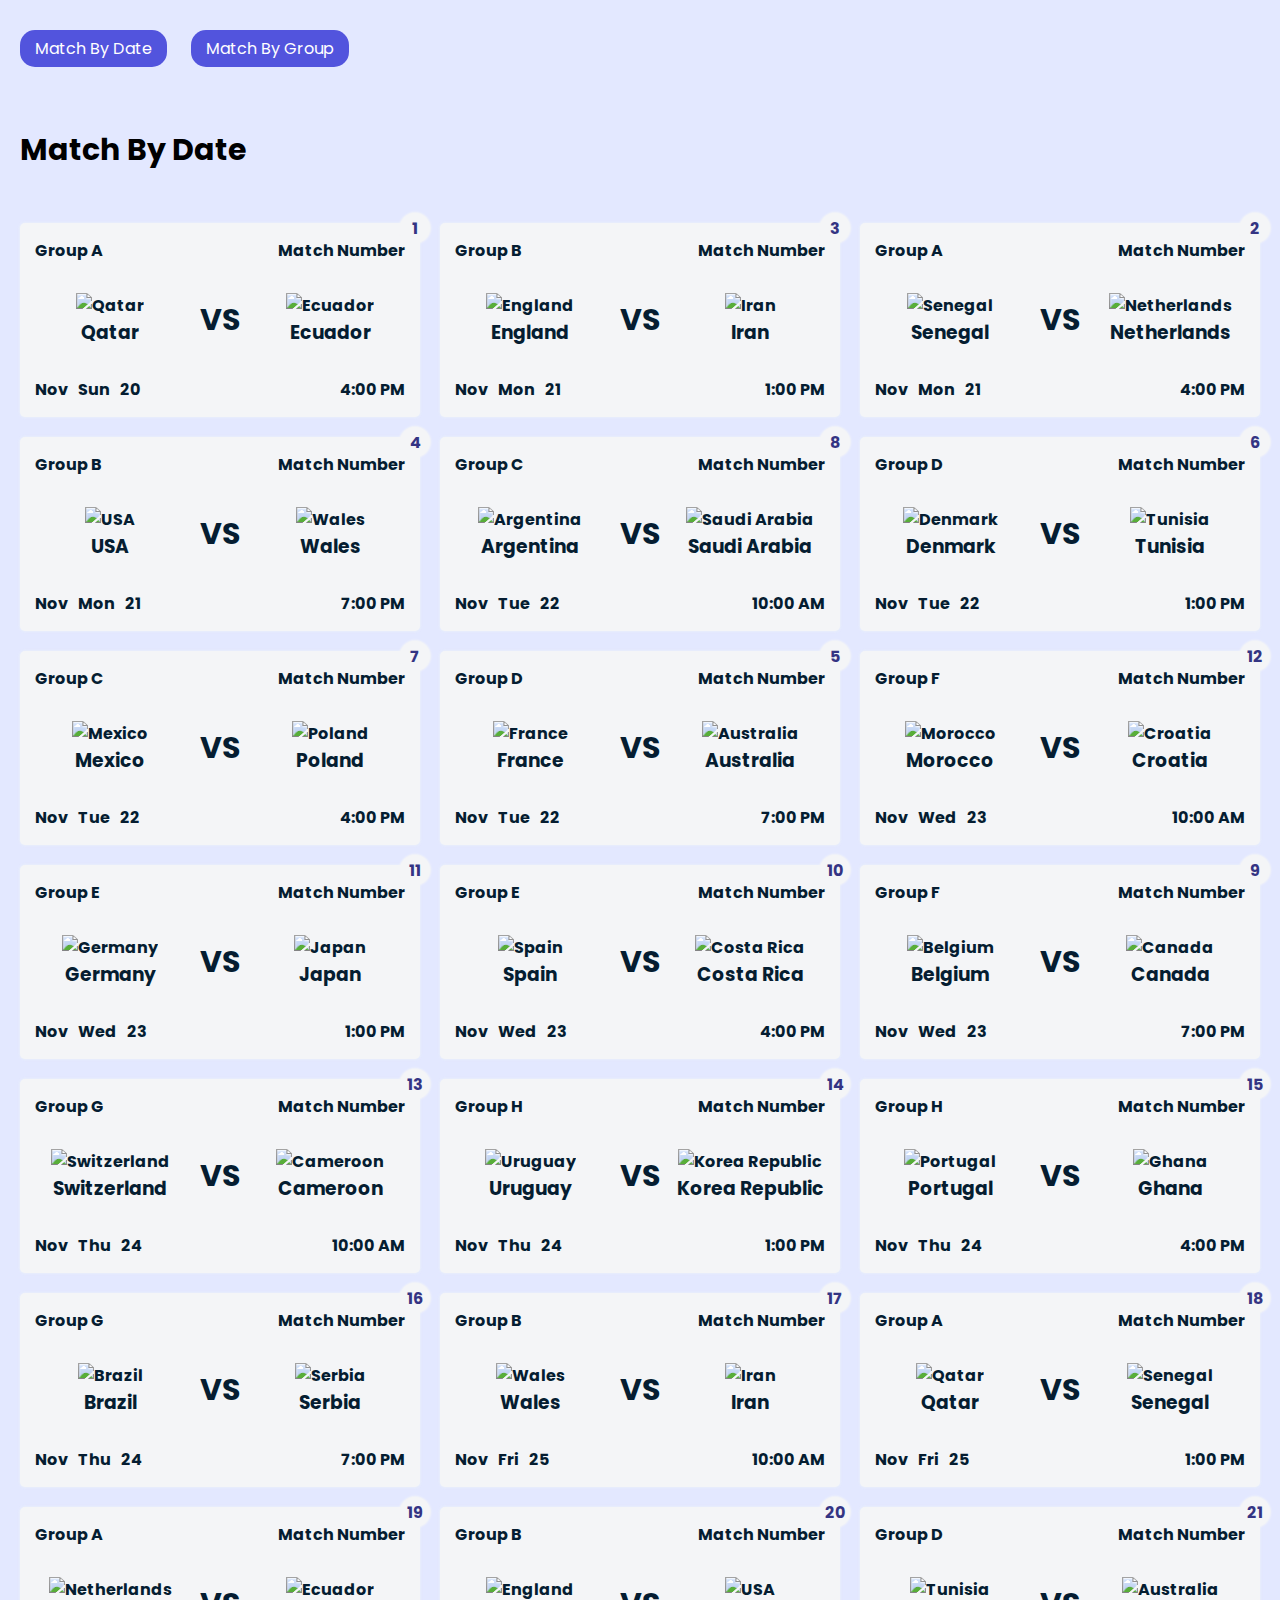
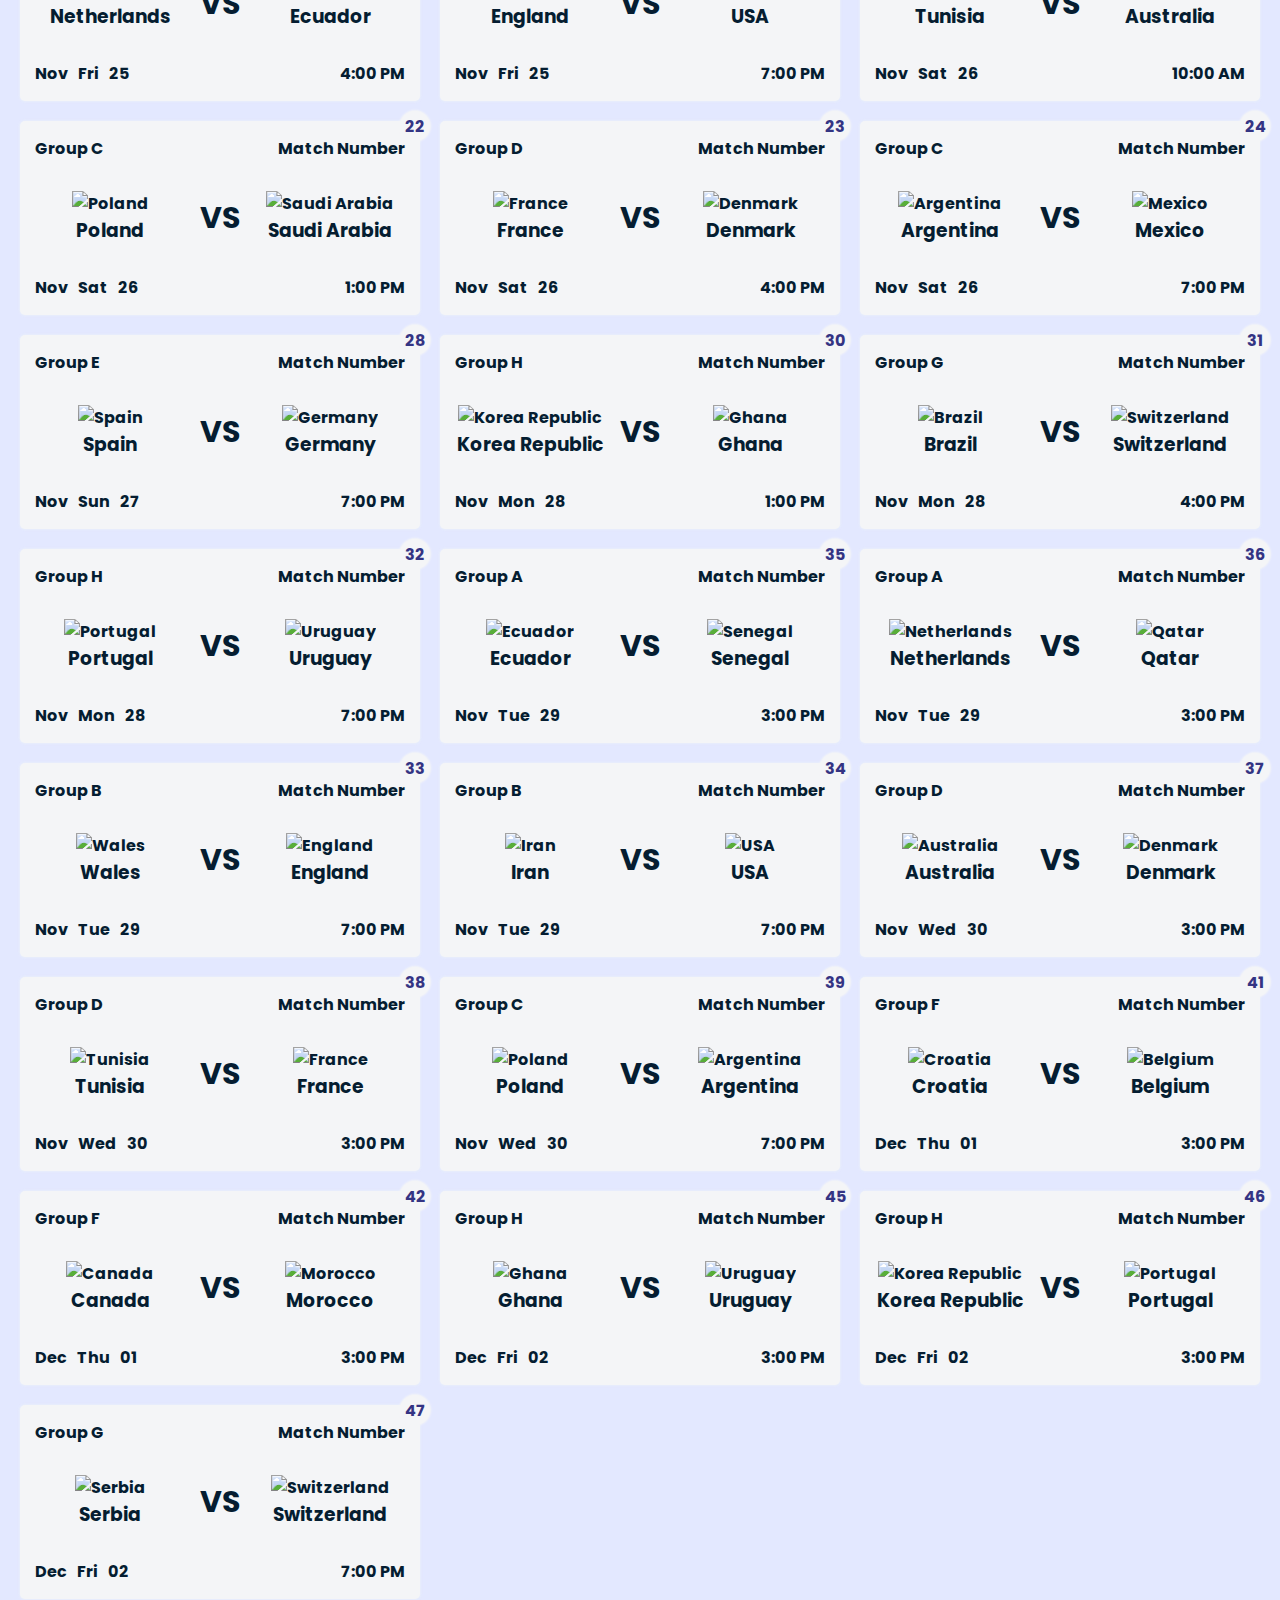
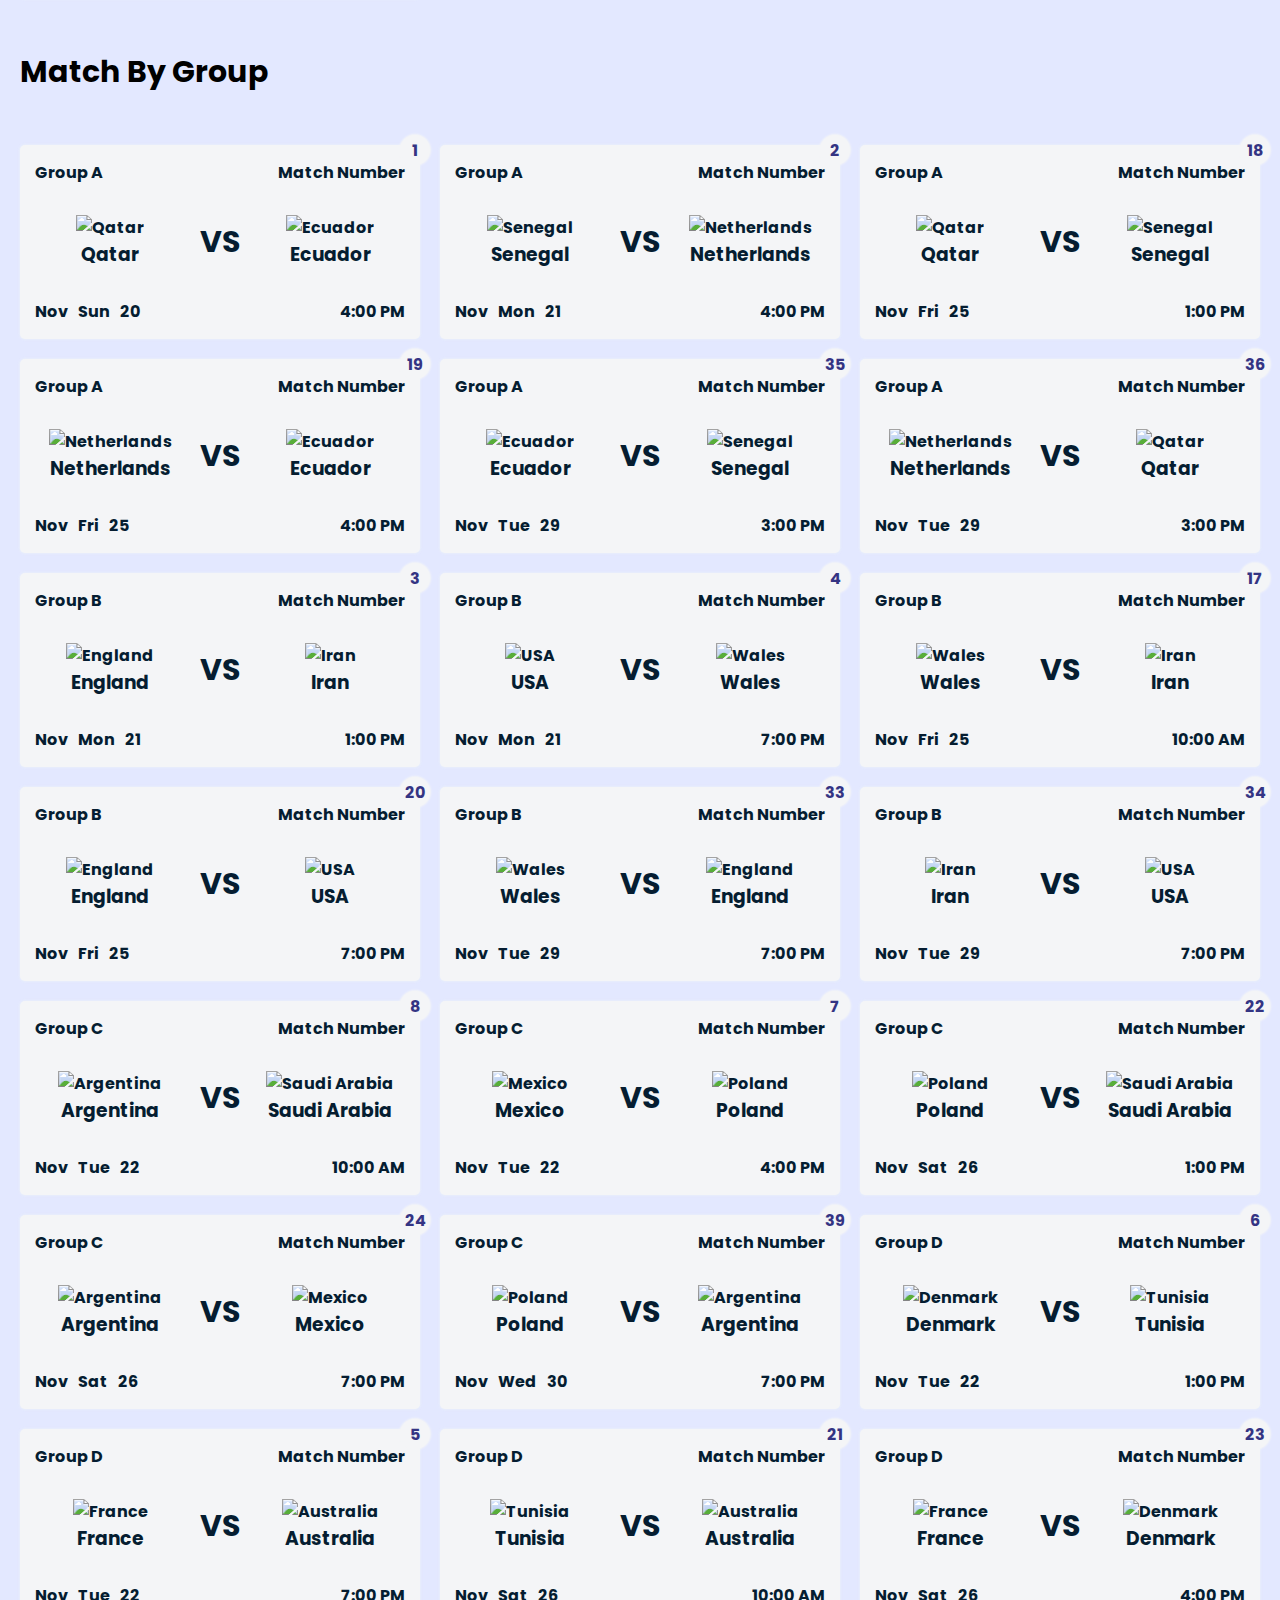
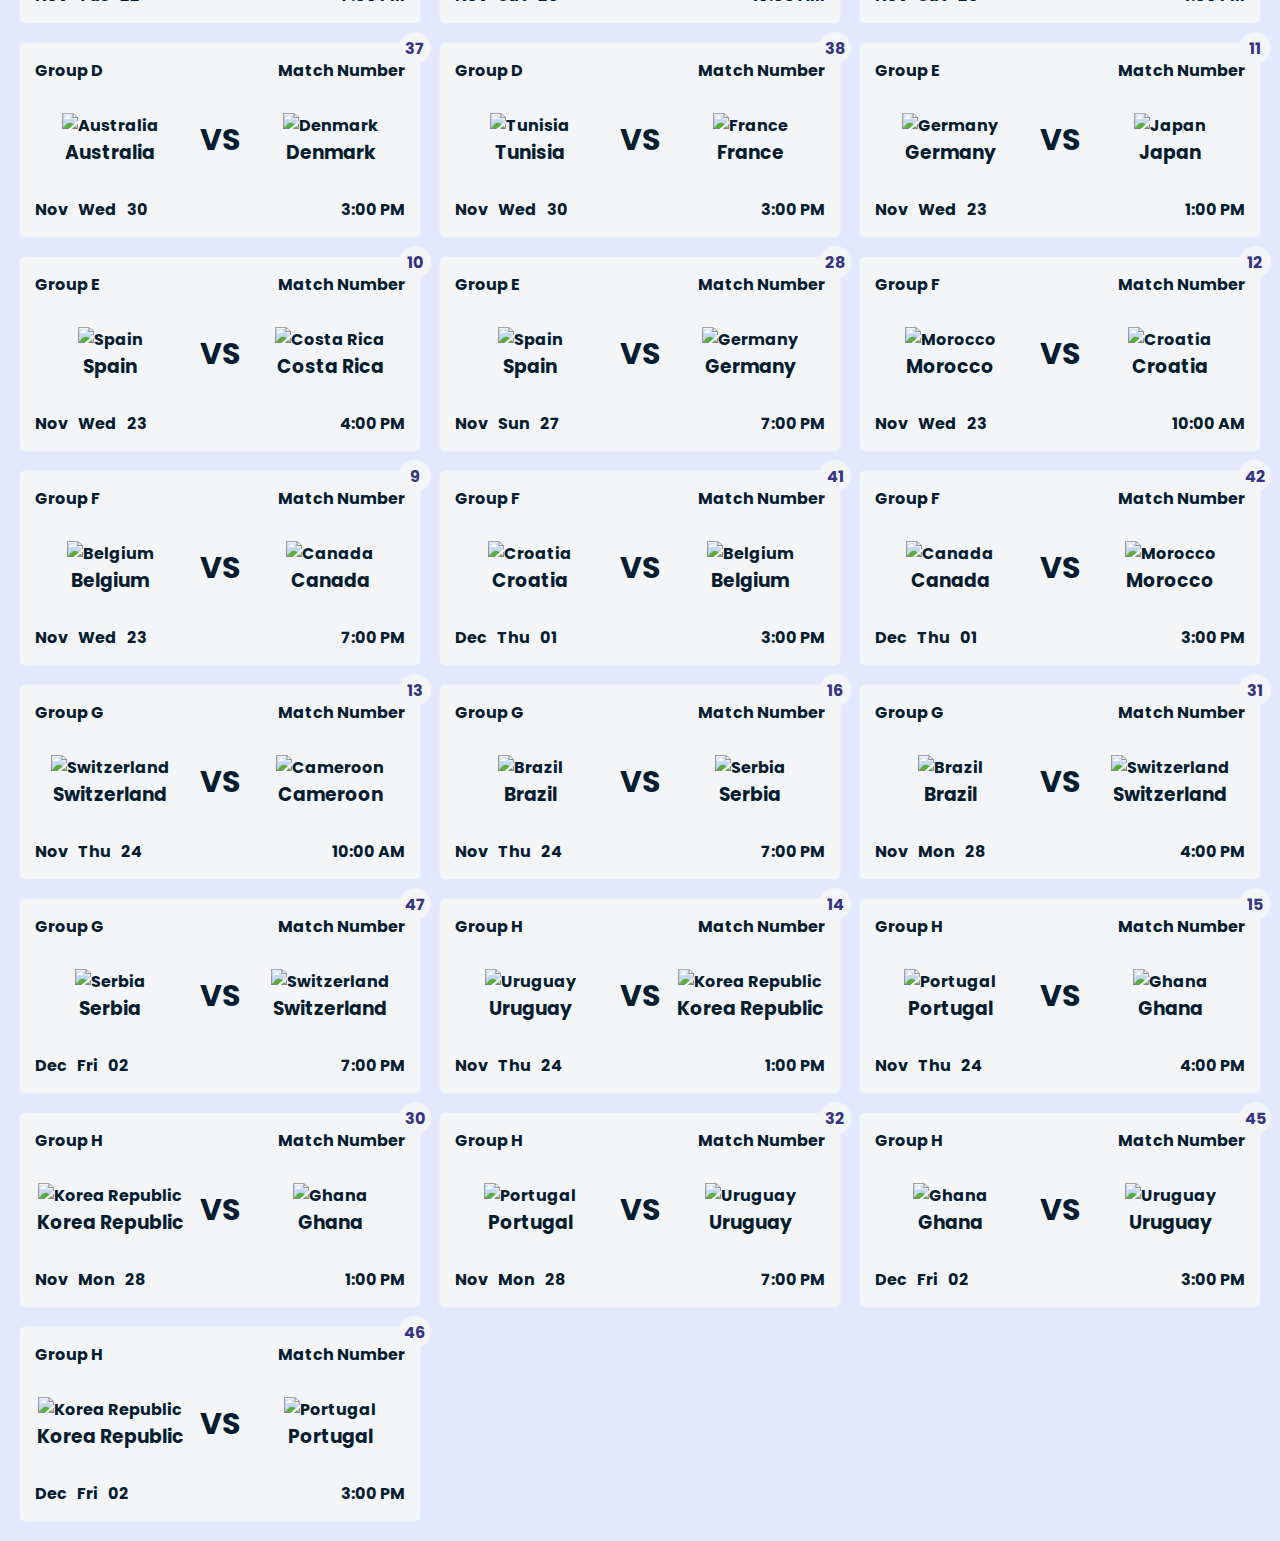
==== schedule.html @ 32937942 ""Started home page and match schedule"" ====
<!DOCTYPE html>
<html lang="en">

<head>
    <meta charset="UTF-8" />
    <meta http-equiv="X-UA-Compatible" content="IE=edge" />
    <meta name="viewport" content="width=device-width, initial-scale=1.0" />
    <title>World cup 2022</title>
    <link rel="shortcut icon" href="favicon.png" type="image/x-icon" />
    <link rel="stylesheet" href="styles2.css" />
</head>

<body>
    <div class="container">
        <div class="match-tabs">
            <li class="tab-link">
                <a href="#match-date">Match By Date</a>
            </li>
            <li class="tab-link">
                <a href="#match-group">Match By Group</a>
            </li>
        </div>
        <h1 class="section-heading">Match By Date</h1>
        <div class="matchs" id="match-date"></div>
        <h1 class="section-heading">Match By Group</h1>
        <div class="matchs-by-group" id="match-group"></div>
    </div>
    <div class="scroll-top">
        <img src="arrow.png" alt="arrow" />
    </div>
    <script src="scriptSchedule.js"></script>
</body>

</html>
---- styles2.css ----
@import url('https://fonts.googleapis.com/css2?family=Poppins:wght@400;600;700&display=swap');
*,
*::before,
*::after {
    margin: 0;
    padding: 0;
    box-sizing: border-box;
    text-decoration: none;
    list-style-type: none;
}

:root {
    --bg: rgb(227, 232, 255);
    --card-bg: rgb(244, 245, 247);
    --white: #fff;
    --shadow: rgba(235, 240, 250, 0.731);
    --text-dark: rgb(5, 29, 49);
    --badge-text: #343483;
    --btn-bg: rgb(82, 84, 221);
    --scrollbar-bg: rgb(250, 248, 255);
}

html {
    font-size: 62.5%;
    scroll-behavior: smooth;
    font-family: 'Poppins', sans-serif;
}

body {
    font-size: 1.6rem;
    background: var(--bg);
}

::-webkit-scrollbar {
    width: 1.2rem;
}

::-webkit-scrollbar-track {
    background: var(--scrollbar-bg);
    box-shadow: inset 0 0 0.3rem var(--bg);
}

::-webkit-scrollbar-thumb {
    background: #888;
    border-radius: 1.2rem;
}

::-webkit-scrollbar-thumb:hover {
    background: #555;
}

.container {
    max-width: 144rem;
    padding: 0 2rem;
    margin: 0 auto;
}

.tab-link {
    margin: 3rem 2rem 3rem 0;
    display: inline-flex;
}

.tab-link a {
    color: var(--white);
    background: var(--btn-bg);
    padding: 0.6rem 1.5rem;
    border-radius: 1.5rem;
    cursor: pointer;
}

.section-heading {
    font-size: 3rem;
    margin: 3rem 0;
}

.matchs,
.matchs-by-group {
    padding: 2rem 0;
    display: grid;
    grid-template-columns: repeat(auto-fit, minmax(30rem, 1fr));
    gap: 2rem;
}

.match {
    background: var(--card-bg);
    position: relative;
    padding: 1.5rem;
    border-radius: 0.5rem;
    box-shadow: 0 0 0.2rem 0.1rem var(--shadow);
    font-size: 1.6rem;
    font-weight: bold;
    color: var(--text-dark);
}

.match-info {
    display: flex;
    justify-content: space-between;
}

.badge {
    position: absolute;
    right: -1rem;
    top: -1rem;
    display: inline-flex;
    width: 3rem;
    height: 3rem;
    background: var(--card-bg);
    color: var(--badge-text);
    box-shadow: 0 0 0.2rem 0.1rem var(--card-bg);
    justify-content: center;
    align-items: center;
    border-radius: 50%;
    margin-left: 1rem;
}

.flags {
    padding: 3rem 0 1rem 0;
    display: grid;
    grid-template-columns: 3fr 1fr 3fr;
    align-items: center;
    gap: 1rem;
    text-align: center;
}

.flag {
    width: 5rem;
}

.vs {
    font-size: 3rem;
}

.time-area {
    padding: 2rem 0 0 0;
    display: flex;
    justify-content: space-between;
    align-items: center;
}

.time {
    display: inline-flex;
    gap: 1rem;
}

.scroll-top {
    opacity: 0;
    transform: translateY(-10rem);
    position: fixed;
    right: 0.5rem;
    bottom: 2rem;
    background: var(--bg);
    width: 4rem;
    height: 4rem;
    border-radius: 50%;
    display: flex;
    align-items: center;
    justify-content: center;
    box-shadow: 0 0 0.1rem var(--badge-text);
    transition: all 0.5s ease-in-out;
    cursor: pointer;
    z-index: 100;
}

.scroll-top.active {
    opacity: 1;
    transform: translateY(0);
}

.scroll-top img {
    width: 2rem;
    transform: rotate(180deg);
}

@media (max-width: 382px) {
    .tab-link {
        margin: 2rem 0 0 0;
    }
    .matchs,
    .matchs-by-group {
        grid-template-columns: repeat(auto-fit, minmax(25rem, 1fr));
    }
}
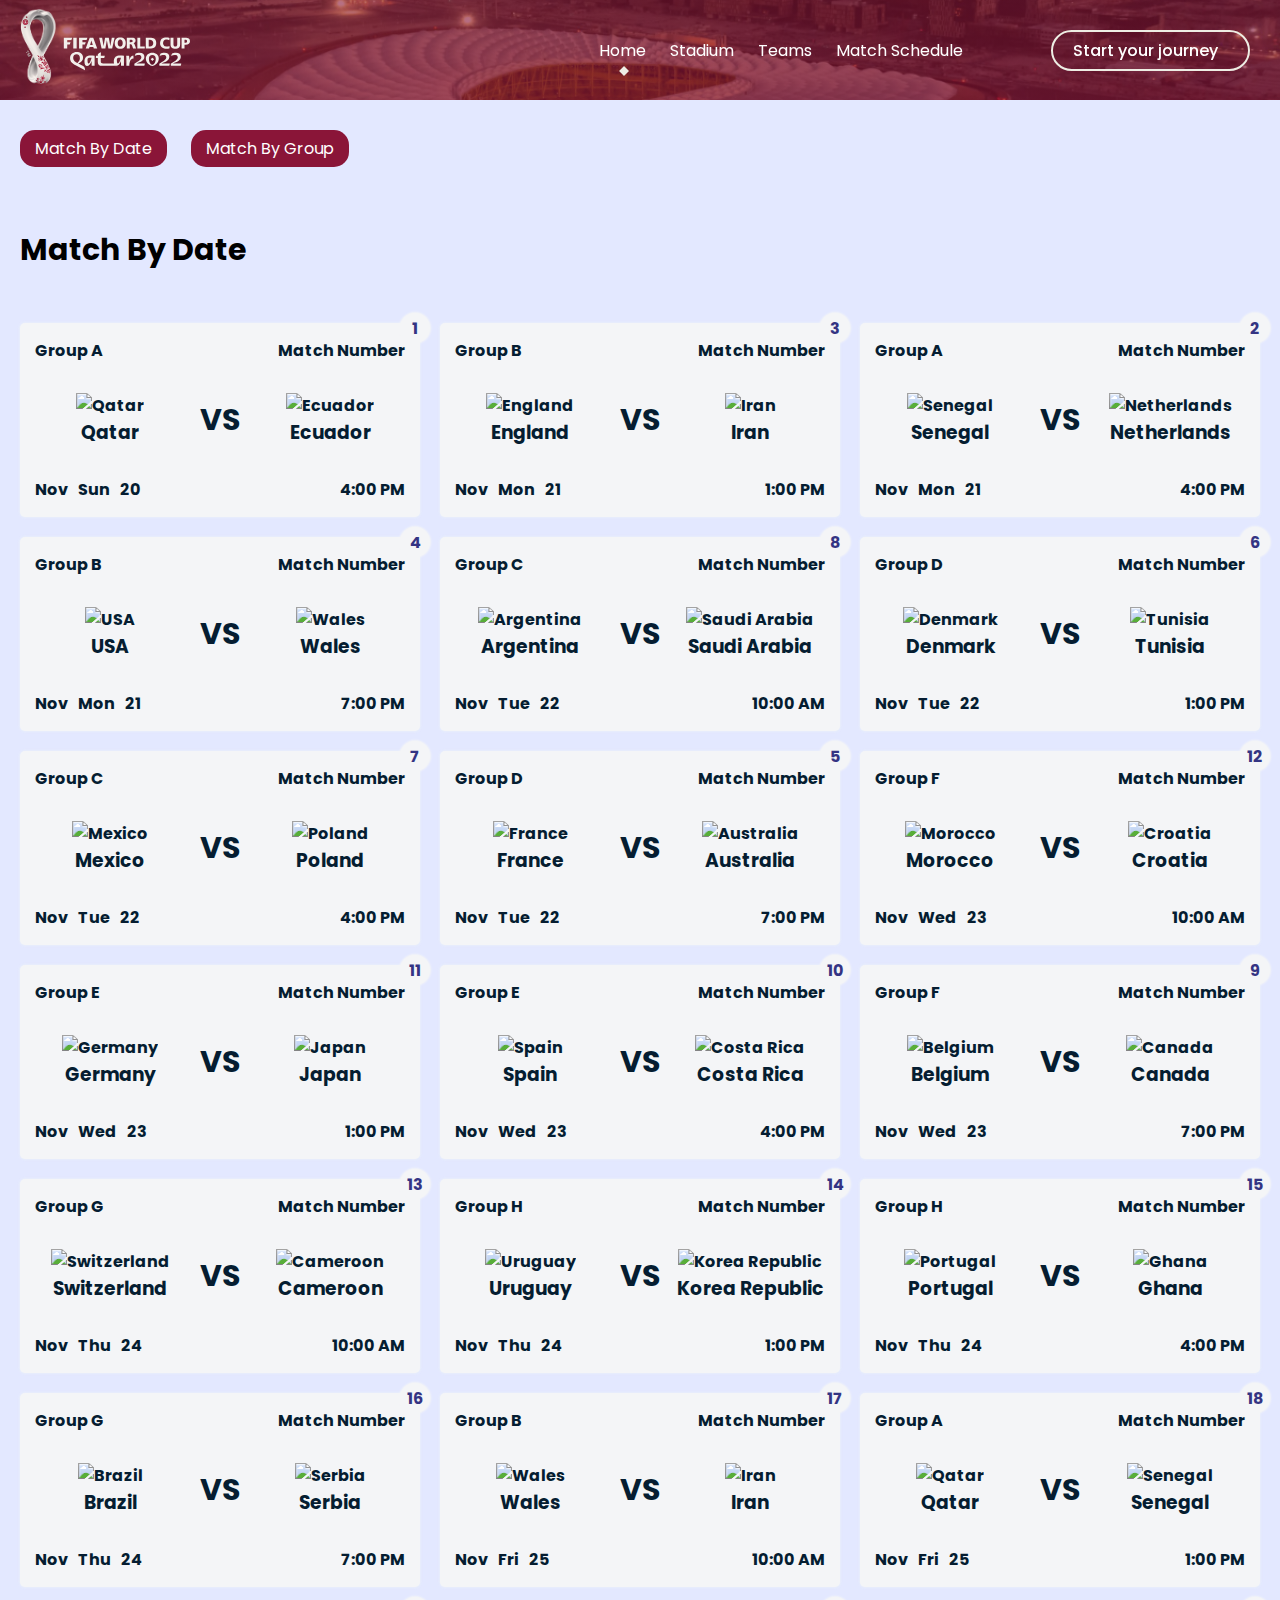
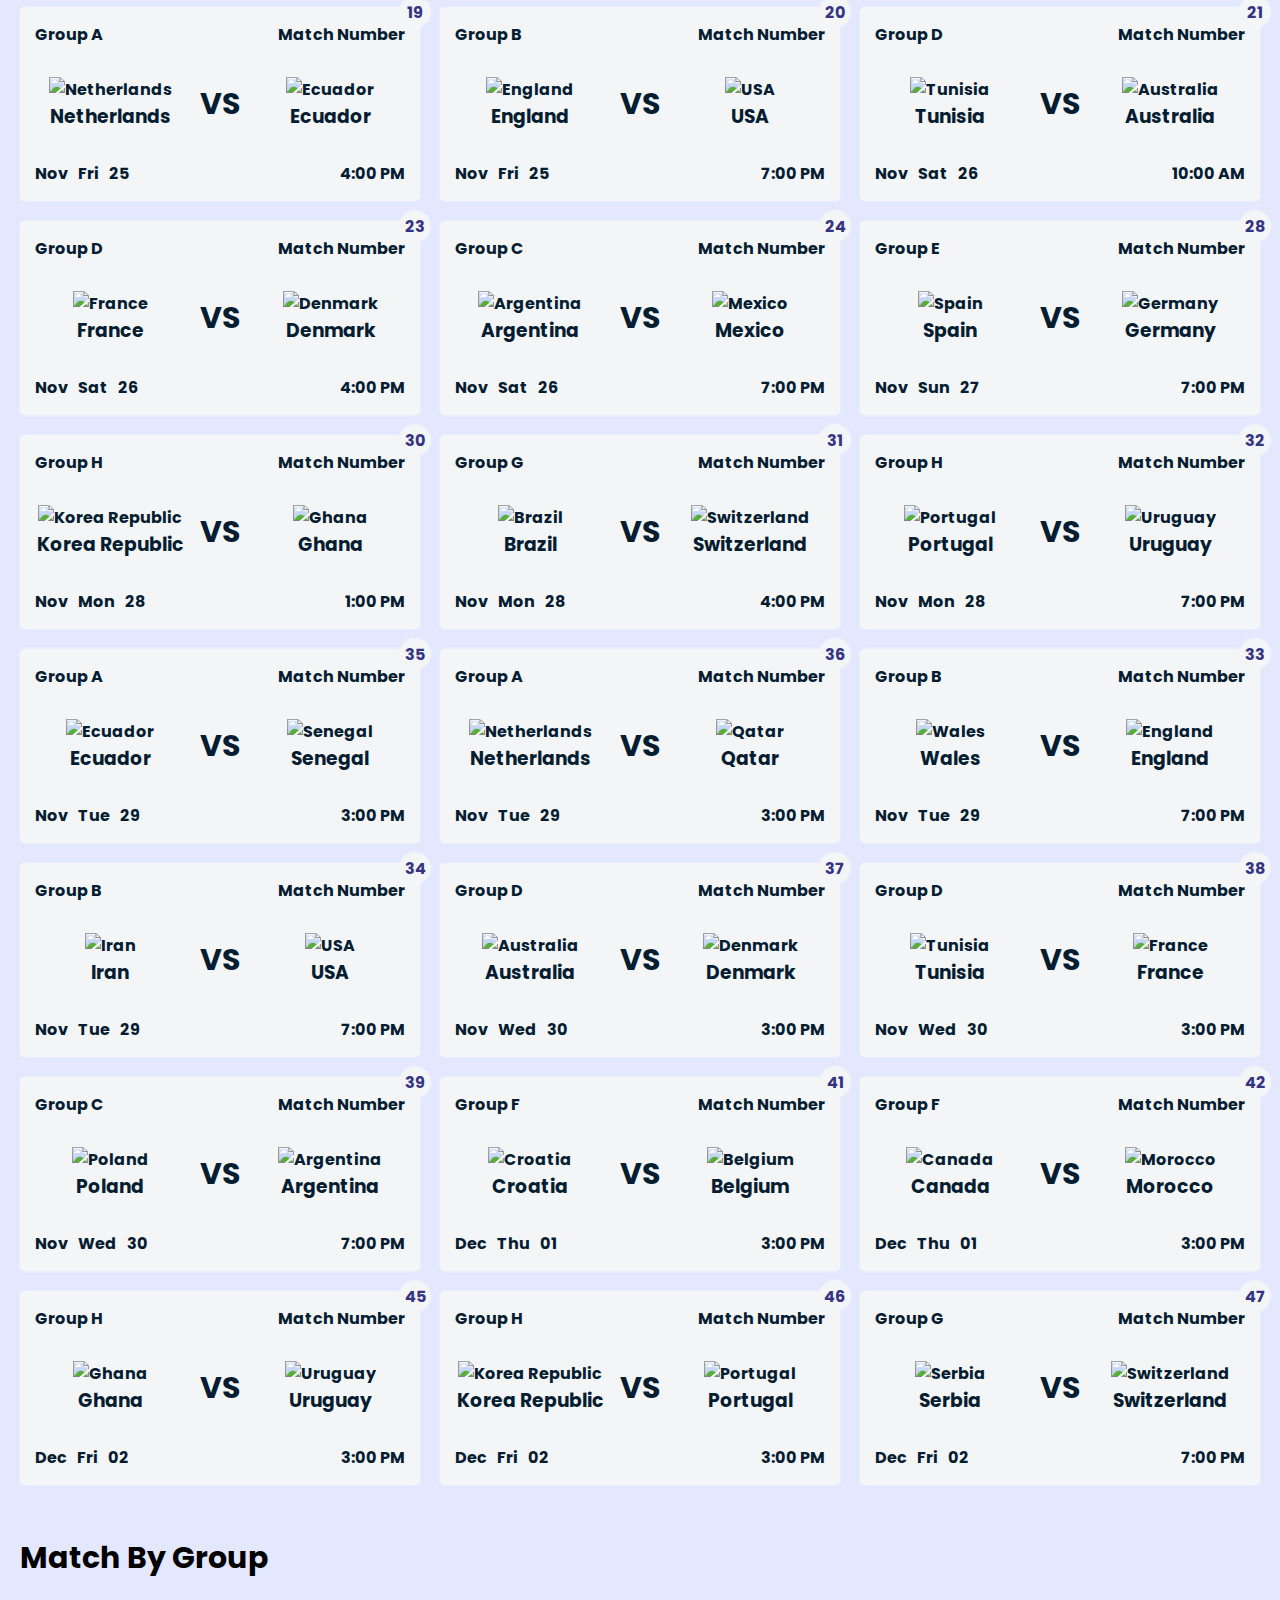
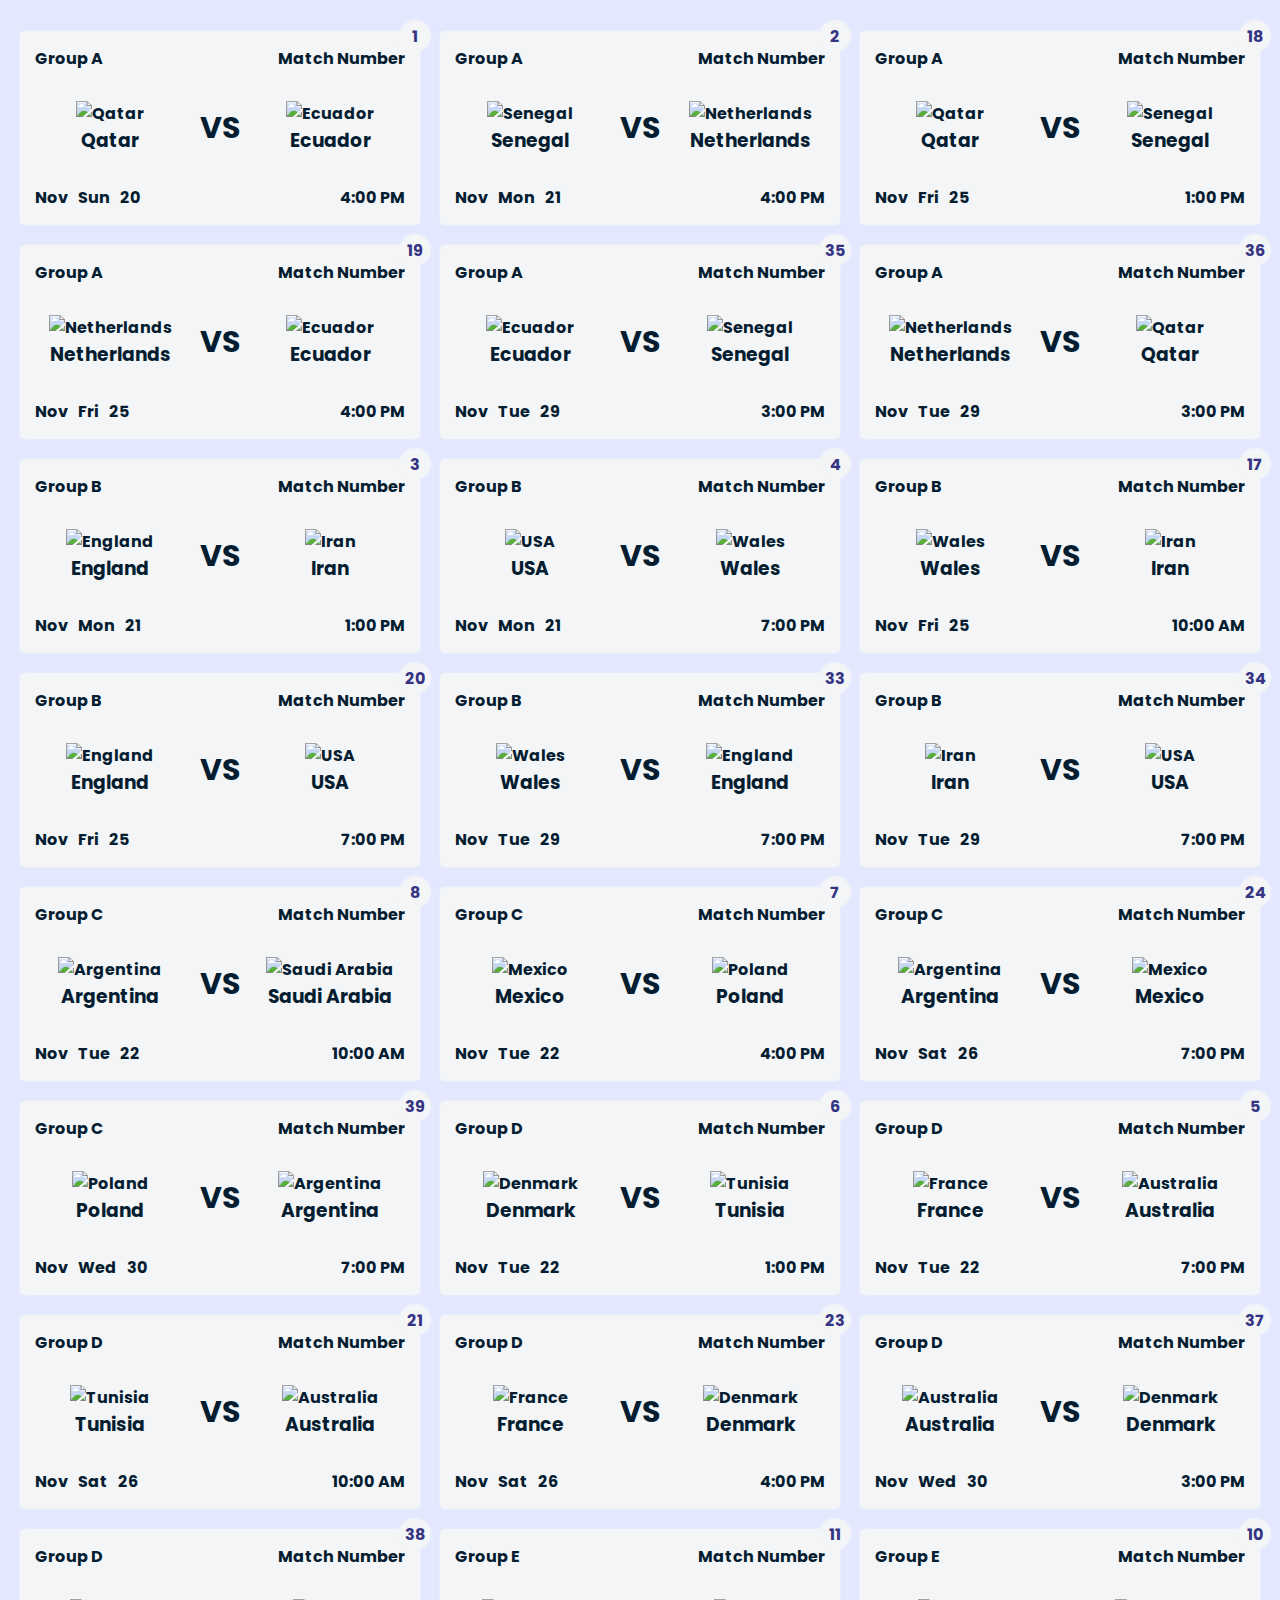
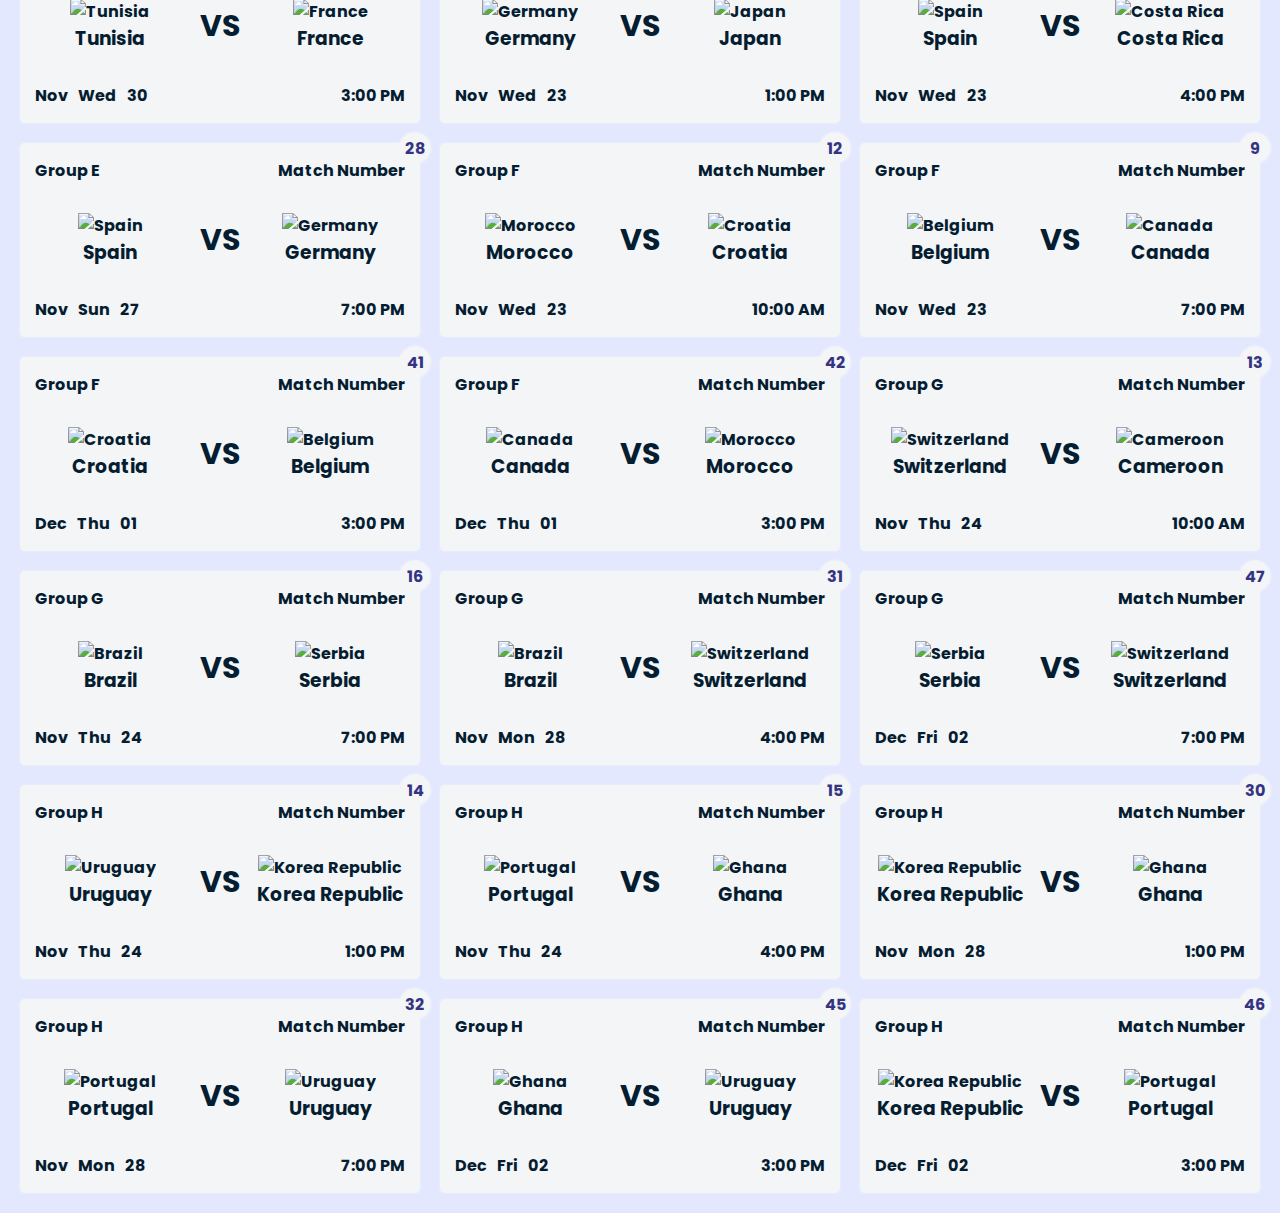
==== commit 8a36013f: "#. Schedule page done" ====
--- a/schedule.html
+++ b/schedule.html
@@ -11,6 +11,45 @@
 </head>
 
 <body>
+    <section id="hero">
+
+        <header class="header">
+            <div class="container">
+                <nav class="navigation">
+                    <a href="index.html" class="logo">
+                        <img src="images/logo.svg" alt="Logo" class="logo-img" />
+                    </a>
+                    <div class="mobile-menu-icon">
+                        <ion-icon name="menu-outline" class="menu_icon"></ion-icon>
+                    </div>
+                    <ul class="nav_menu">
+                        <li class="nav_list">
+                            <a href="index.html" class="nav_link active">Home</a>
+                        </li>
+                        <li class="nav_list">
+                            <a href="#!" class="nav_link">Stadium</a>
+                        </li>
+                        <li class="nav_list">
+                            <a href="teams.html" class="nav_link">Teams</a>
+                        </li>
+                        <li class="nav_list">
+                            <a href="/schedule.html" class="nav_link" target="_matches">Match Schedule</a
+                >
+              </li>
+              <li class="nav_list">
+                <!-- <a href="#!" class="nav_link">Explore</a> -->
+                        </li>
+                        <li class="nav_list btn-nav">
+                            <a href="#!" class="btn-outline">
+                                <span>Start your journey</span>
+                                <ion-icon name="compass-outline"></ion-icon>
+                            </a>
+                        </li>
+                    </ul>
+                </nav>
+            </div>
+        </header>
+    </section>
     <div class="container">
         <div class="match-tabs">
             <li class="tab-link">
@@ -28,7 +67,8 @@
     <div class="scroll-top">
         <img src="arrow.png" alt="arrow" />
     </div>
-    <script src="scriptSchedule.js"></script>
+    <script src="script.js"></script>
+    <!-- <script src="scriptSchedule.js"></script> -->
 </body>
 
 </html>--- a/styles2.css
+++ b/styles2.css
@@ -9,6 +9,7 @@
     list-style-type: none;
 }
 
+
 :root {
     --bg: rgb(227, 232, 255);
     --card-bg: rgb(244, 245, 247);
@@ -16,8 +17,20 @@
     --shadow: rgba(235, 240, 250, 0.731);
     --text-dark: rgb(5, 29, 49);
     --badge-text: #343483;
-    --btn-bg: rgb(82, 84, 221);
+    --btn-bg: #8a1538;
+    /* --btn-bg: rgb(82, 84, 221); */
     --scrollbar-bg: rgb(250, 248, 255);
+    --container: 144rem;
+    --m-auto: 0 auto;
+    --white: #fff;
+    --primary: #8a1538;
+    --secondary: #eeeee4;
+    --gr-1: rgba(138, 21, 56, 0.607);
+    --gr-2: rgba(138, 21, 56, 0.665);
+    --nav: rgba(225, 225, 225, 0.045);
+    --mobile-nav: #7d3e59;
+    --count-down-bg: rgba(238, 235, 235, 0.295);
+    --timer-before-bg: rgb(218, 201, 109);
 }
 
 html {
@@ -58,6 +71,7 @@
 .tab-link {
     margin: 3rem 2rem 3rem 0;
     display: inline-flex;
+    
 }
 
 .tab-link a {
@@ -179,4 +193,219 @@
     .matchs-by-group {
         grid-template-columns: repeat(auto-fit, minmax(25rem, 1fr));
     }
+}
+
+
+.container {
+    max-width: var(--container);
+    padding: 0 2rem;
+    margin: var(--m-auto);
+}
+
+#hero {
+    background: linear-gradient(var(--gr-1), var(--gr-2)), url(images/hero-image.png) no-repeat center center / cover;
+}
+
+.header {
+    background: linear-gradient(var(--gr-1), var(--gr-2)), url(images/hero-image.png) no-repeat center center / cover;
+    backdrop-filter: blur(10px);
+}
+
+.navigation {
+    height: 10rem;
+    display: flex;
+    align-items: center;
+    justify-content: space-between;
+}
+
+.logo .logo-img {
+    width: 17rem;
+}
+
+.mobile-menu-icon {
+    display: none;
+    cursor: pointer;
+}
+
+.mobile-menu-icon .menu_icon {
+    font-size: 5rem;
+    color: var(--white);
+}
+
+.nav_list {
+    display: inline-block;
+    margin: 0 1rem;
+}
+
+.nav_link {
+    font-size: 1.6rem;
+    color: var(--white);
+}
+
+.nav_link.active {
+    position: relative;
+}
+
+.nav_link.active::before {
+    position: absolute;
+    content: '';
+    left: 50%;
+    transform: rotate(45deg) translateX(-50%);
+    bottom: -1.5rem;
+    width: 0.7rem;
+    height: 0.7rem;
+    background: var(--secondary);
+}
+
+.btn-nav {
+    margin-left: 5rem;
+}
+
+.btn-outline,
+.btn-primary {
+    padding: 0.6rem 2rem;
+    border: 0.2rem solid var(--secondary);
+    color: var(--white);
+    font-weight: 500;
+    border-radius: 3rem;
+    transition: all 0.5s ease-in;
+    display: inline-flex;
+    align-items: center;
+    gap: 1rem;
+}
+
+.btn-outline ion-icon,
+.btn-primary ion-icon {
+    font-size: 2.7rem;
+    --ionicon-stroke-width: 4.4rem;
+}
+
+.btn-outline:hover,
+.btn-primary:hover {
+    border-color: var(--secondary);
+    color: var(--primary);
+    background: var(--secondary);
+    transition: all 0.5s ease-in;
+}
+
+@media (max-width: 904px) {
+    .mobile-menu-icon {
+        display: block;
+    }
+    .nav_menu {
+        position: absolute;
+        visibility: hidden;
+        clip-path: circle(0% at 96% -20%);
+        top: 4rem;
+        left: 0;
+        width: 100%;
+        padding: 6rem 0;
+        background: var(--mobile-nav);
+        z-index: -1;
+        transition: all 0.7s ease-in-out;
+    }
+    .nav_menu.active {
+        visibility: visible;
+        clip-path: circle(150% at 100% 100%);
+        transition: all 0.7s ease-in-out;
+    }
+    .nav_list {
+        display: block;
+        text-align: center;
+        margin: 2.5rem 0;
+    }
+    .hero-img {
+        width: 100%;
+    }
+}
+
+@media (max-width: 639px) {
+    .hero-image {
+        grid-row: 1;
+    }
+    .hero-img {
+        max-width: 30rem;
+    }
+}
+
+.standings-heading {
+    padding-top: 2rem;
+    font-size: 4rem;
+}
+
+.loader {
+    height: 40rem;
+    display: flex;
+    align-items: center;
+    justify-content: center;
+    text-align: center;
+}
+
+.points-container {
+    padding: 3rem 0 5rem 0;
+    display: grid;
+    grid-template-columns: repeat(auto-fit, minmax(30rem, 1fr));
+    gap: 2rem;
+}
+
+.points-table {
+    box-shadow: 0 0 0.5rem 0.2rem var(--secondary);
+    border-radius: 0.5rem;
+}
+
+.group-heading {
+    padding: 0.5rem 0;
+    font-size: 2.5rem;
+    text-align: center;
+    text-transform: uppercase;
+    color: var(--secondary);
+    background: #7f1533;
+    border-top-left-radius: 0.5rem;
+    border-top-right-radius: 0.5rem;
+}
+
+.points-table table {
+    width: 100%;
+    border-collapse: collapse;
+}
+
+.points-table table thead tr {
+    text-align: left;
+    background: #500f21;
+}
+
+.points-table table thead tr th {
+    padding: 1rem;
+    color: var(--secondary);
+}
+
+.points-table table tbody tr:not(:last-child) {
+    border-bottom: 0.02rem solid rgba(118, 114, 115, 0.447);
+}
+
+.points-table table tbody tr:nth-child(1),
+.points-table table tbody tr:nth-child(2) {
+    background: #e1e7f1;
+    font-weight: bold;
+}
+
+.points-table table tbody tr td {
+    padding: 0.7rem 0;
+    text-align: center;
+}
+
+.team-flag {
+    width: 4rem;
+    height: 4rem;
+    border-radius: 50%;
+    object-fit: cover;
+    background-position: center;
+    box-shadow: 0 0 0.5rem rgb(143, 112, 112);
+}
+
+.d-a {
+    padding: 0 1rem;
+    display: flex;
+    align-items: center;
+    gap: 1rem;
 }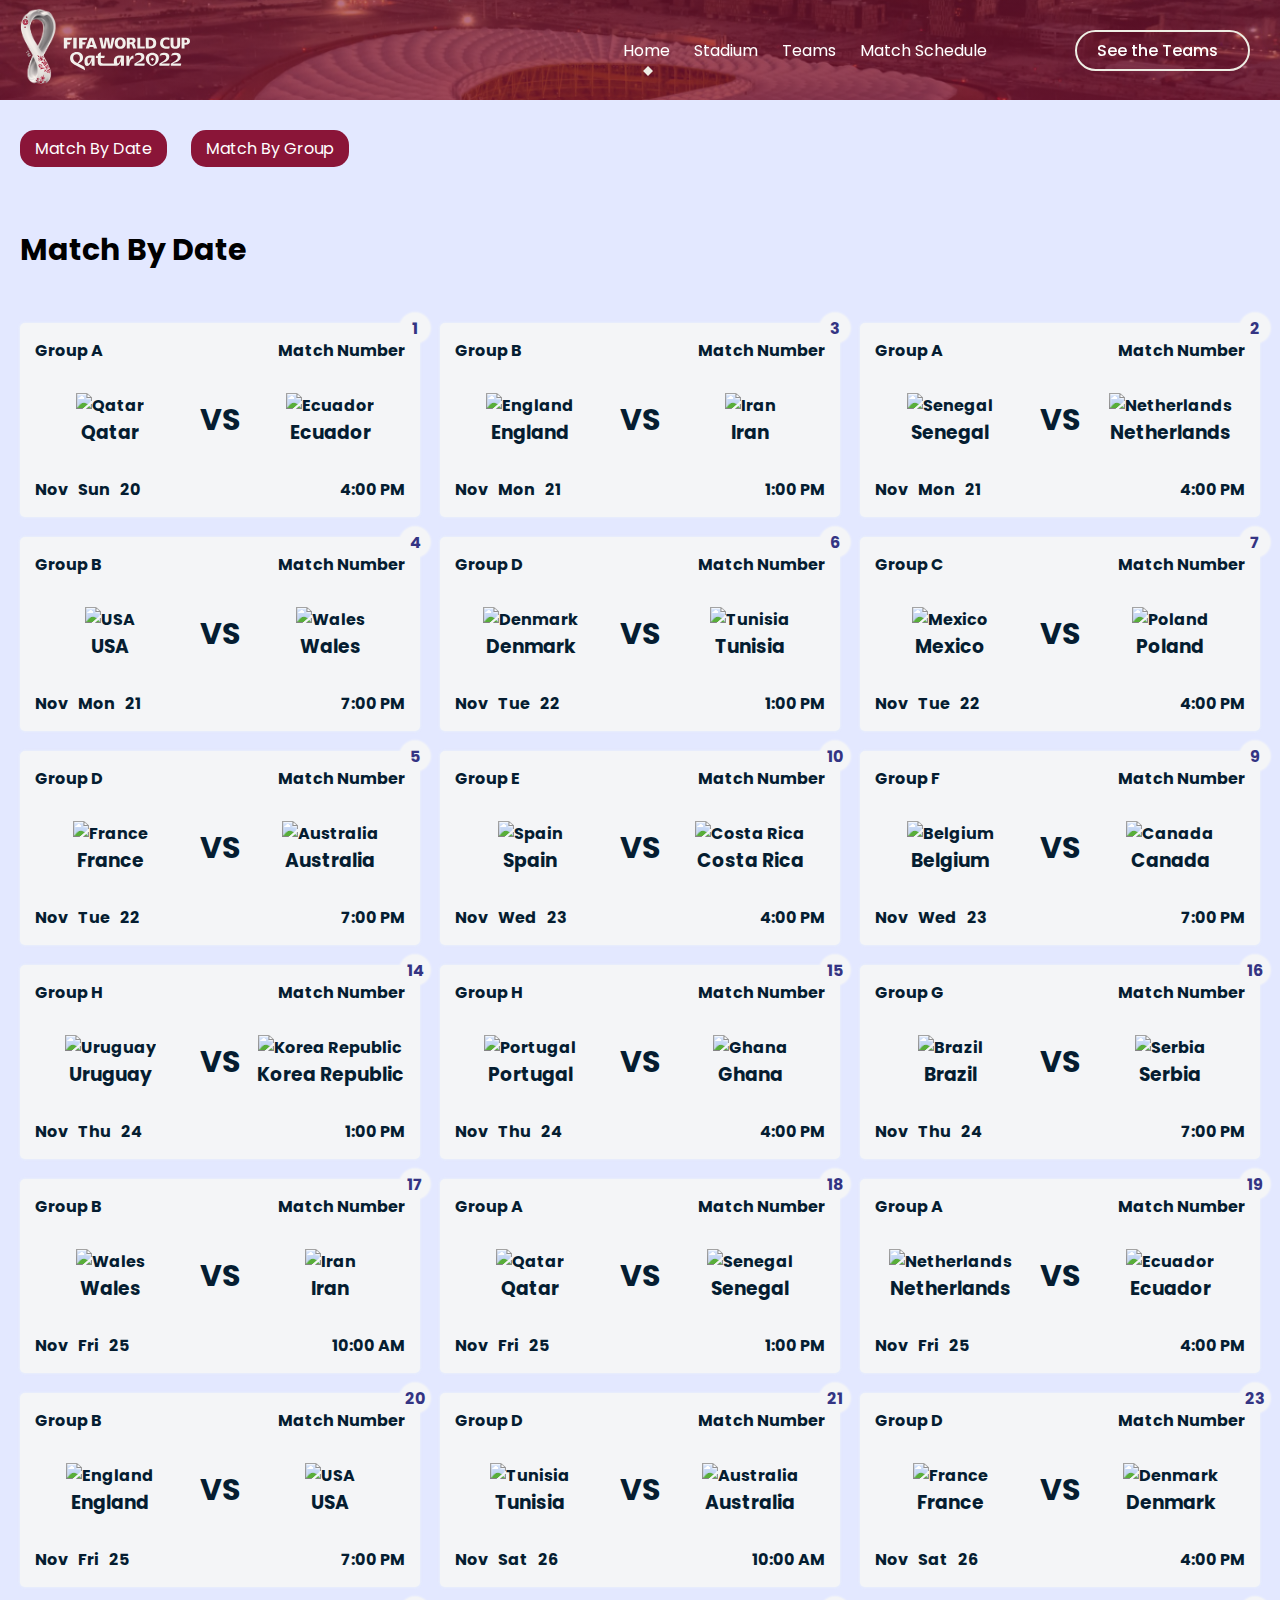
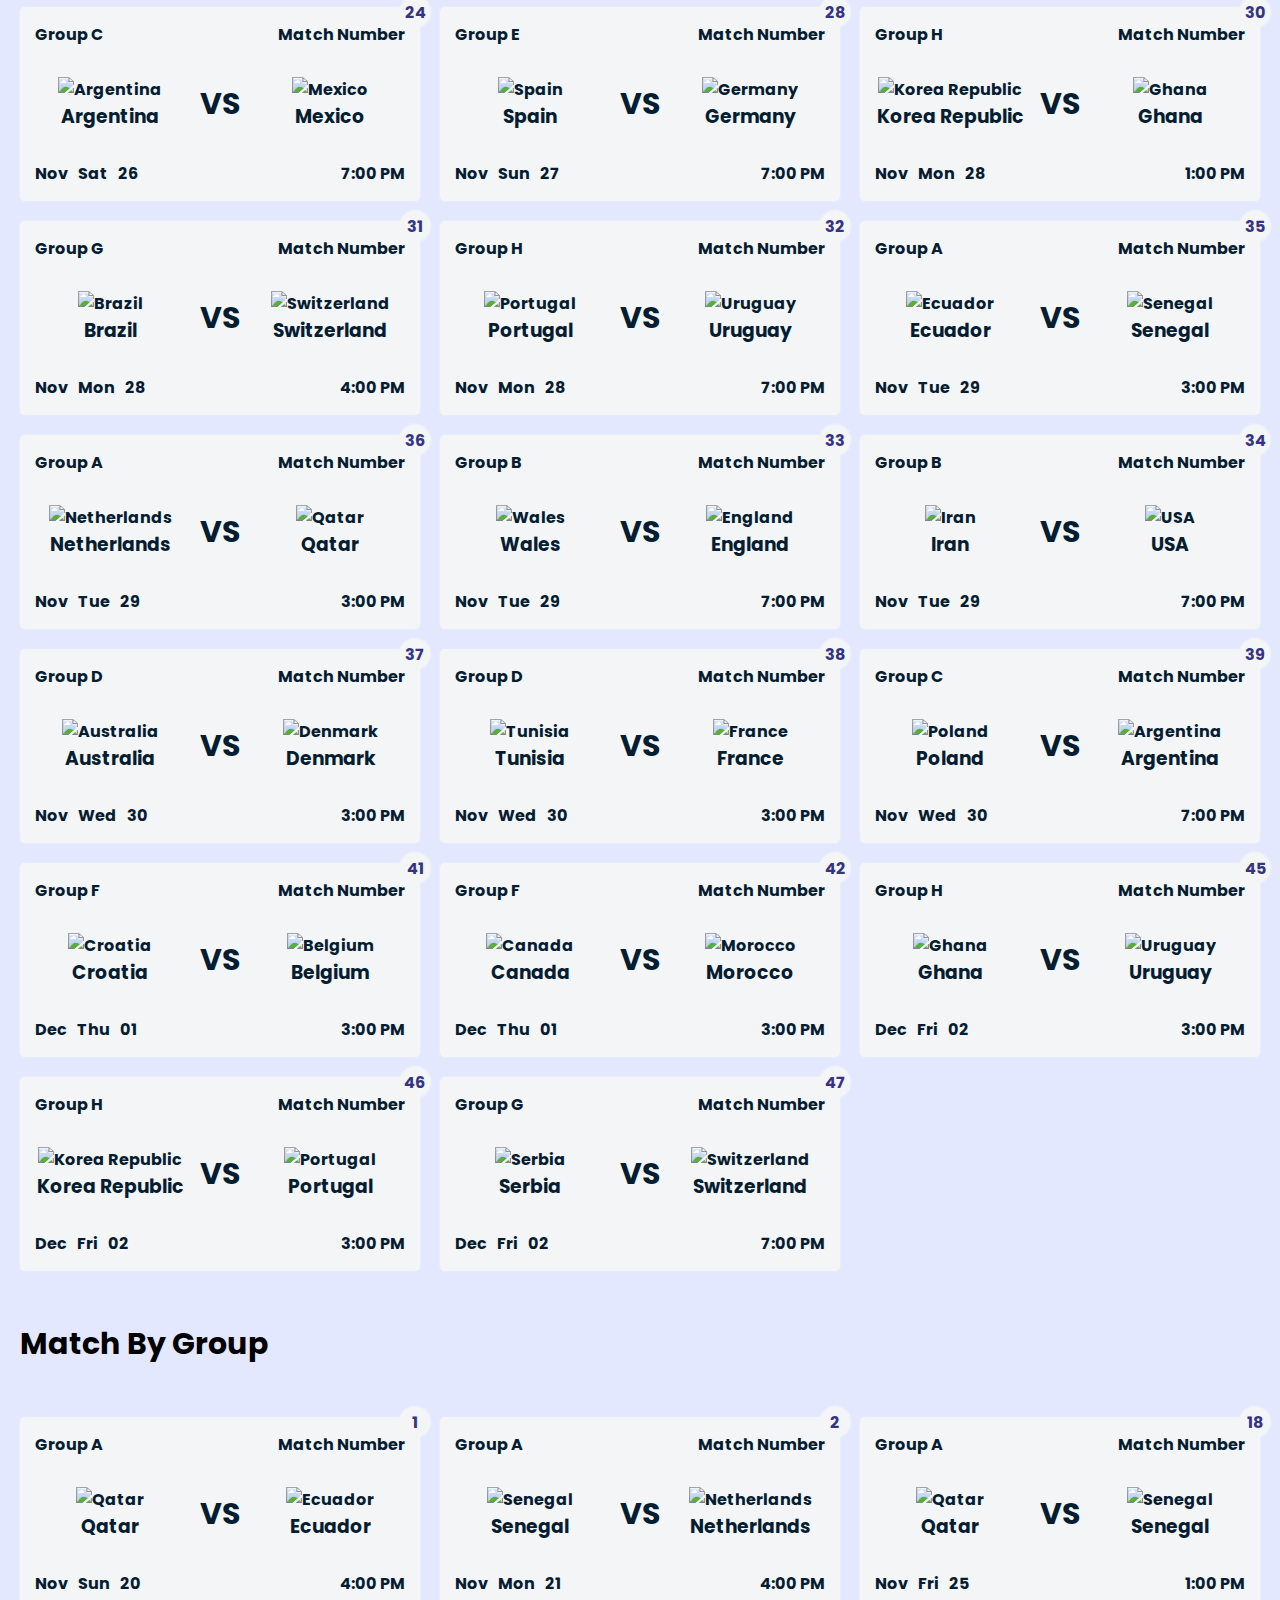
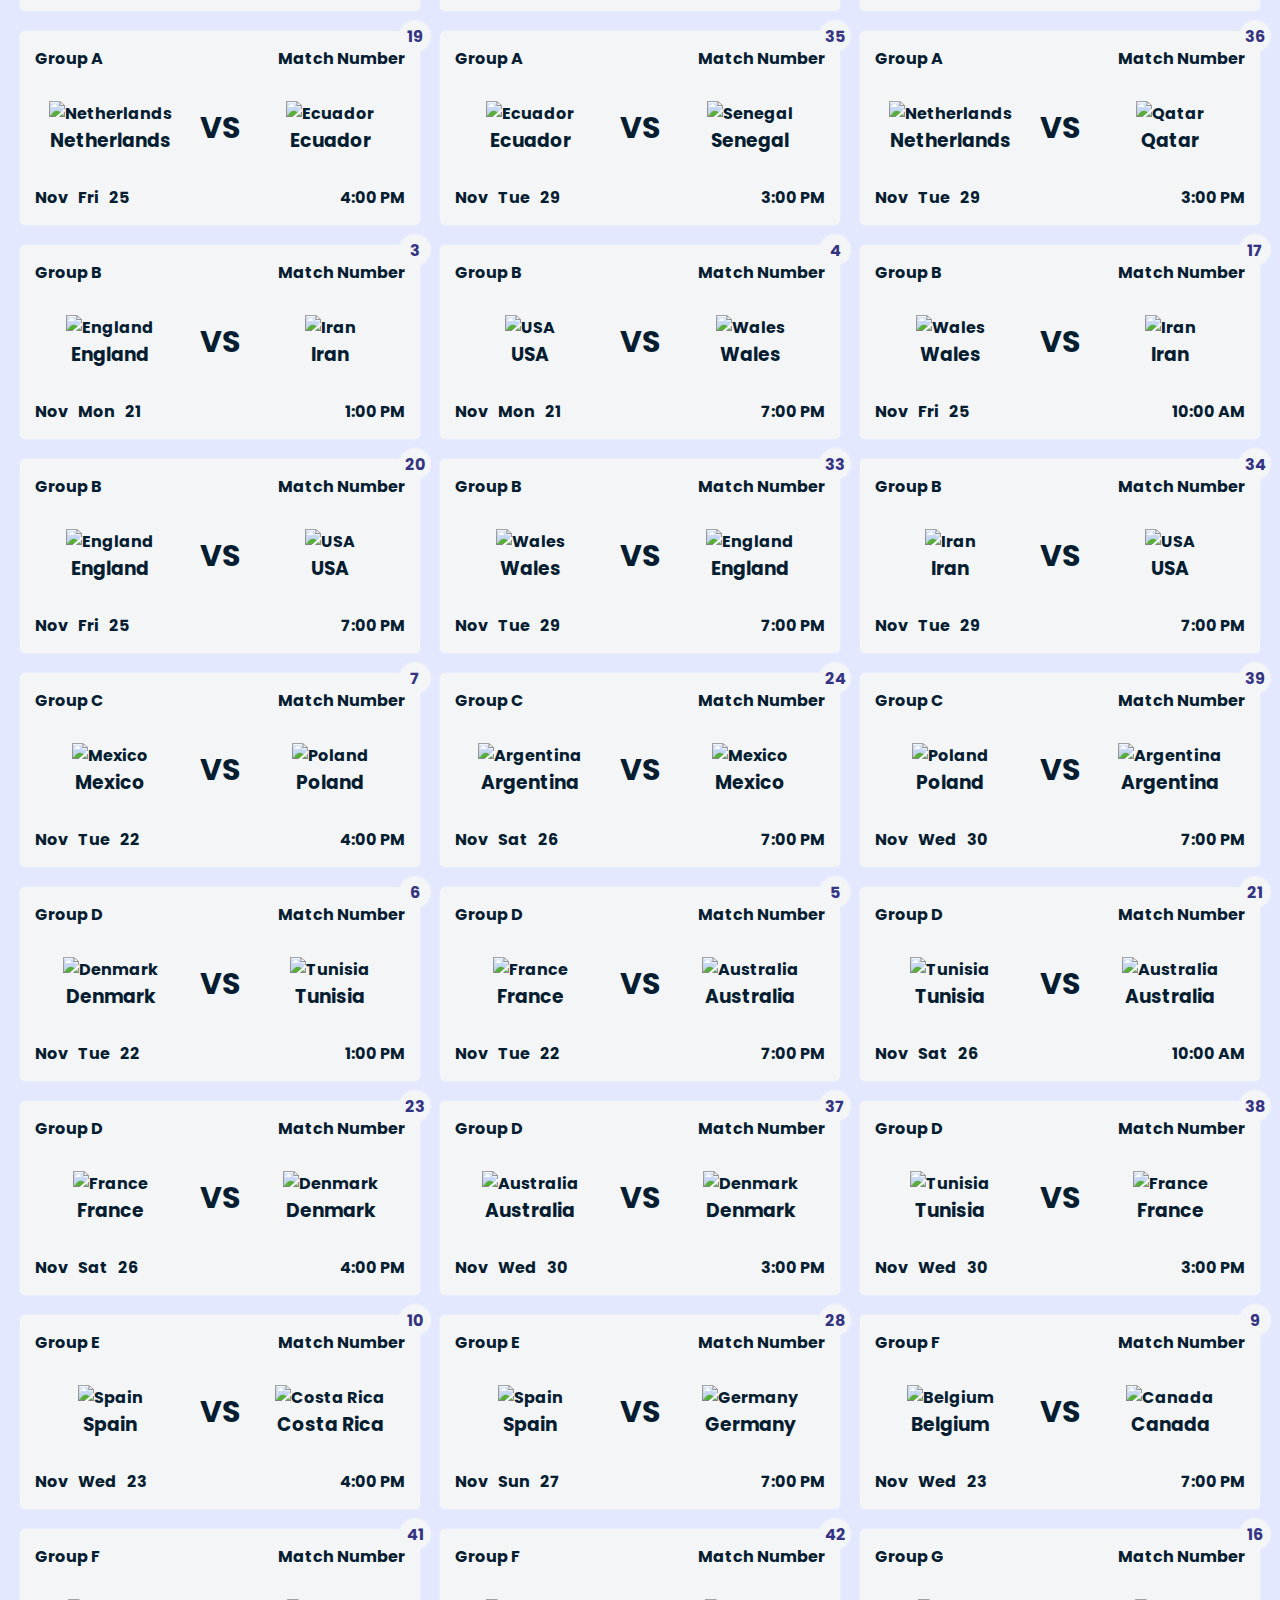
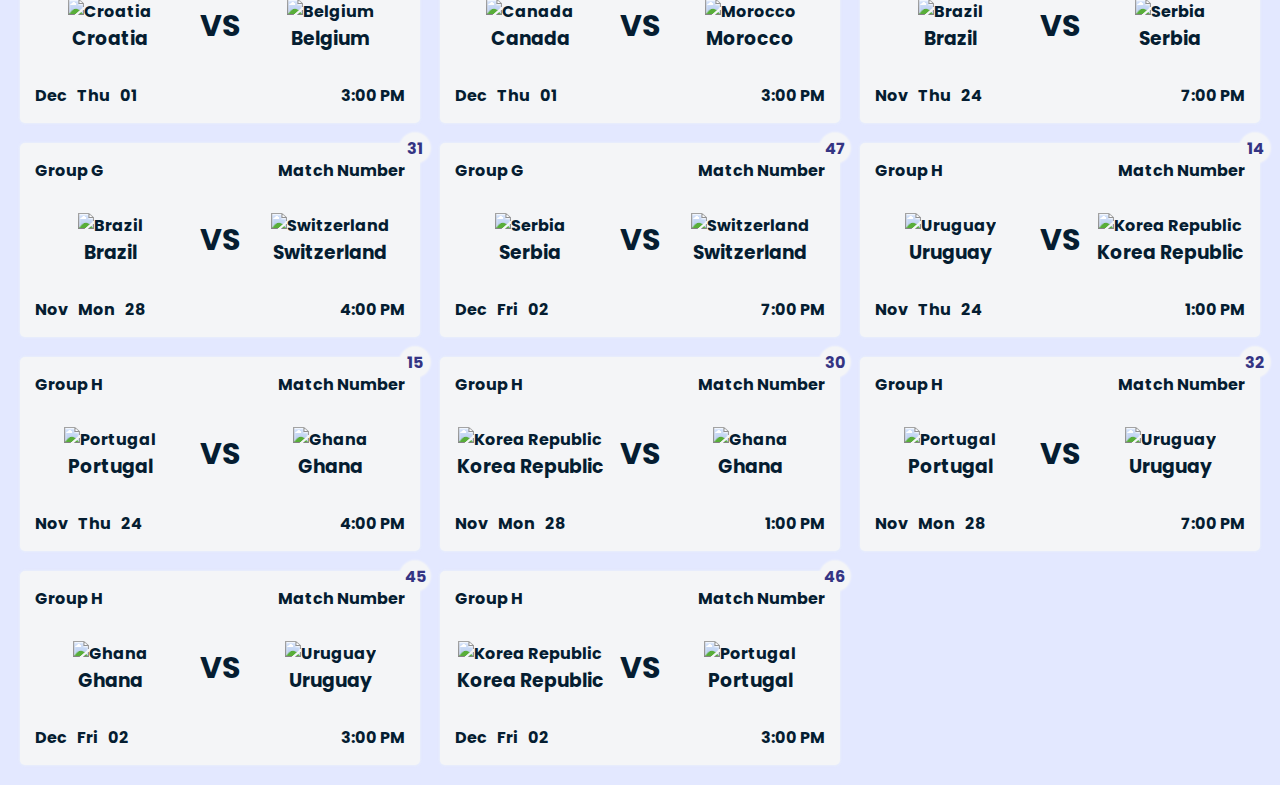
==== commit 79d37889: "#. Changed the navbar links" ====
--- a/schedule.html
+++ b/schedule.html
@@ -27,7 +27,7 @@
                             <a href="index.html" class="nav_link active">Home</a>
                         </li>
                         <li class="nav_list">
-                            <a href="#!" class="nav_link">Stadium</a>
+                            <a href="stadium.html" class="nav_link">Stadium</a>
                         </li>
                         <li class="nav_list">
                             <a href="teams.html" class="nav_link">Teams</a>
@@ -40,8 +40,8 @@
                 <!-- <a href="#!" class="nav_link">Explore</a> -->
                         </li>
                         <li class="nav_list btn-nav">
-                            <a href="#!" class="btn-outline">
-                                <span>Start your journey</span>
+                            <a href="teams.html" class="btn-outline">
+                                <span>See the Teams</span>
                                 <ion-icon name="compass-outline"></ion-icon>
                             </a>
                         </li>
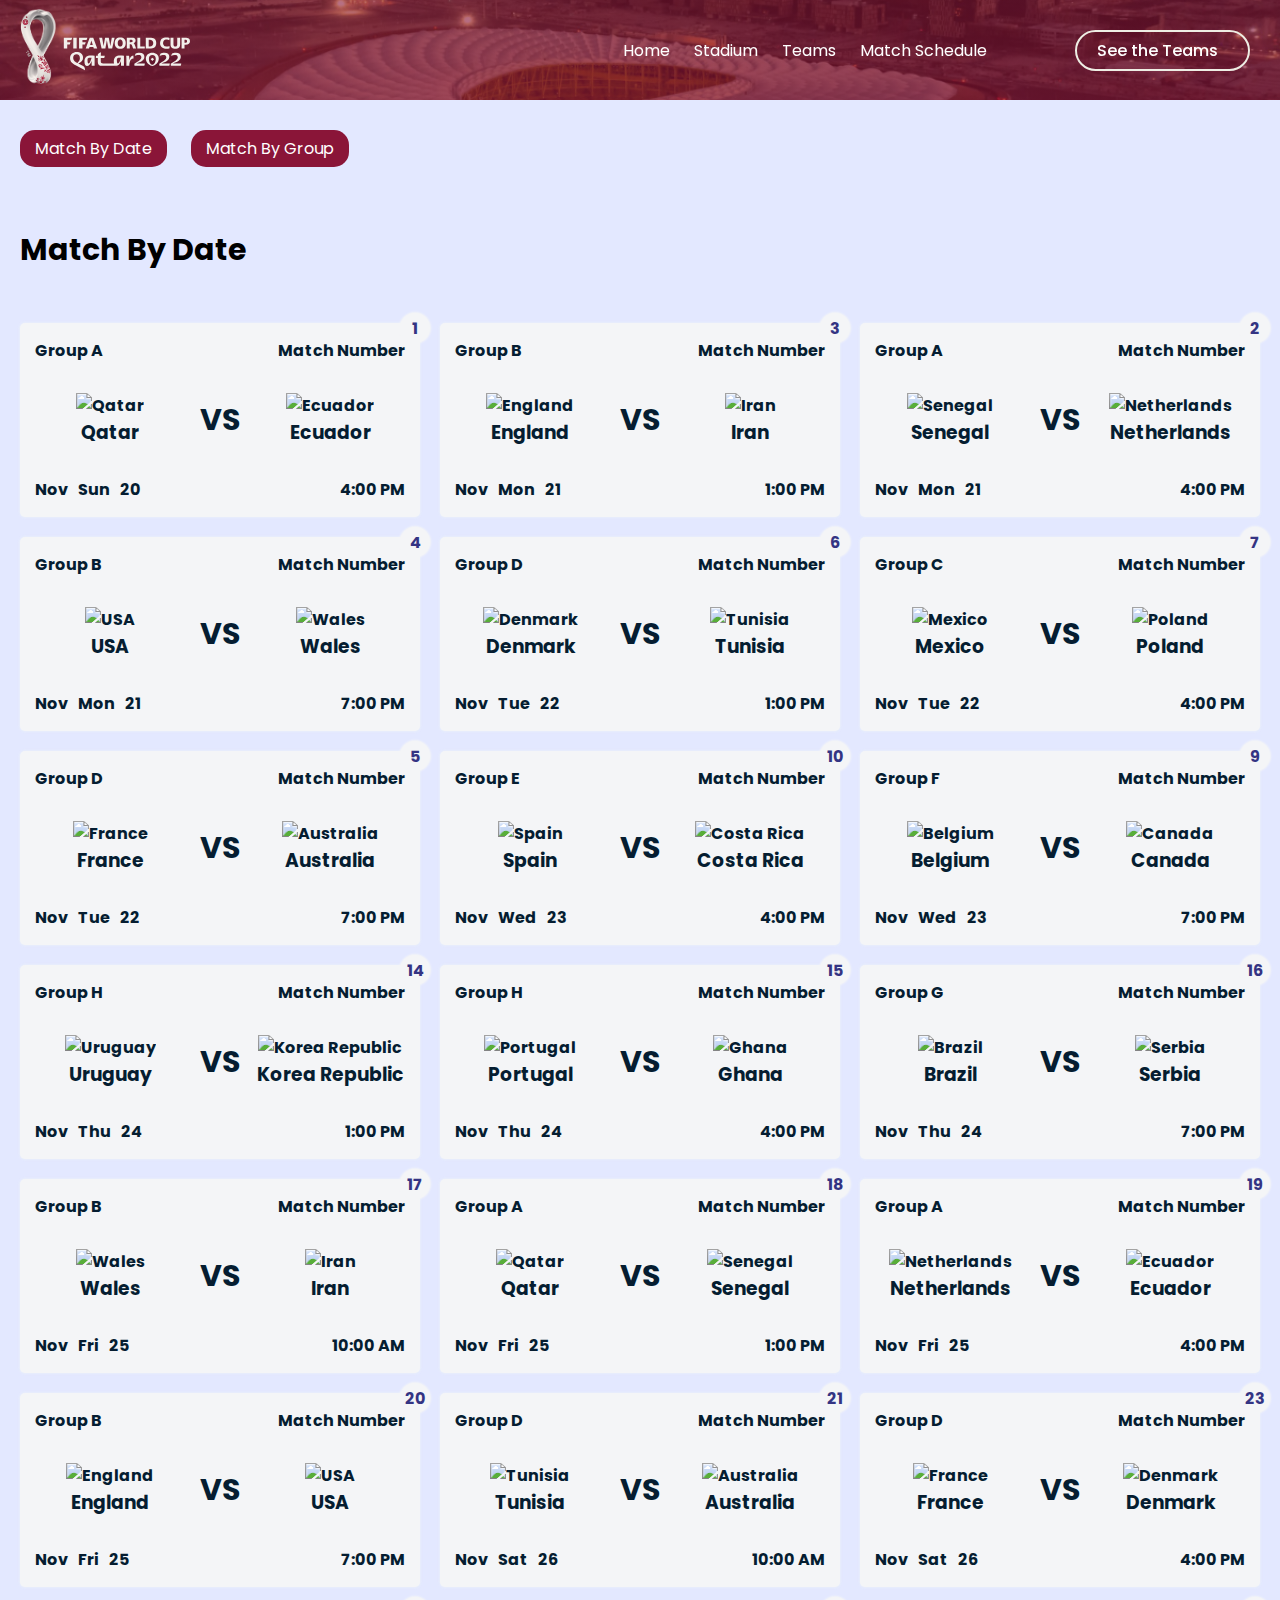
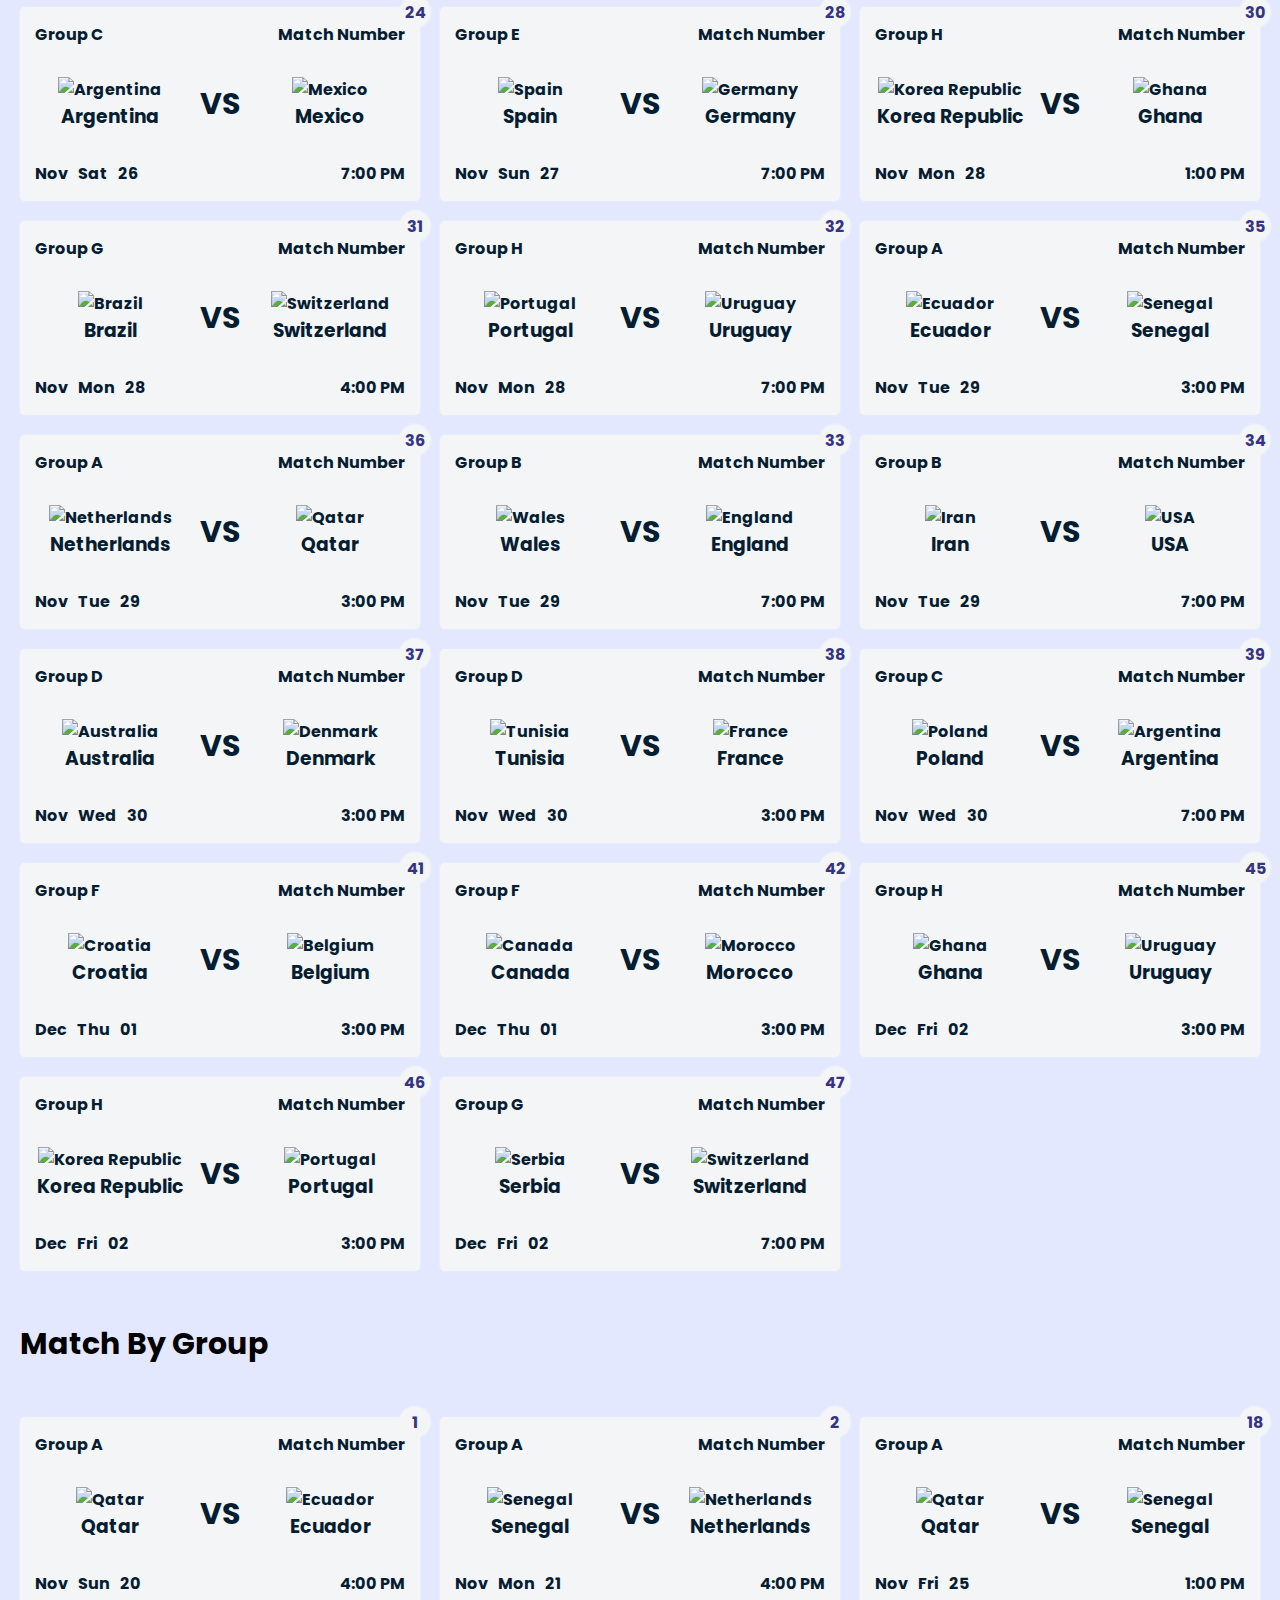
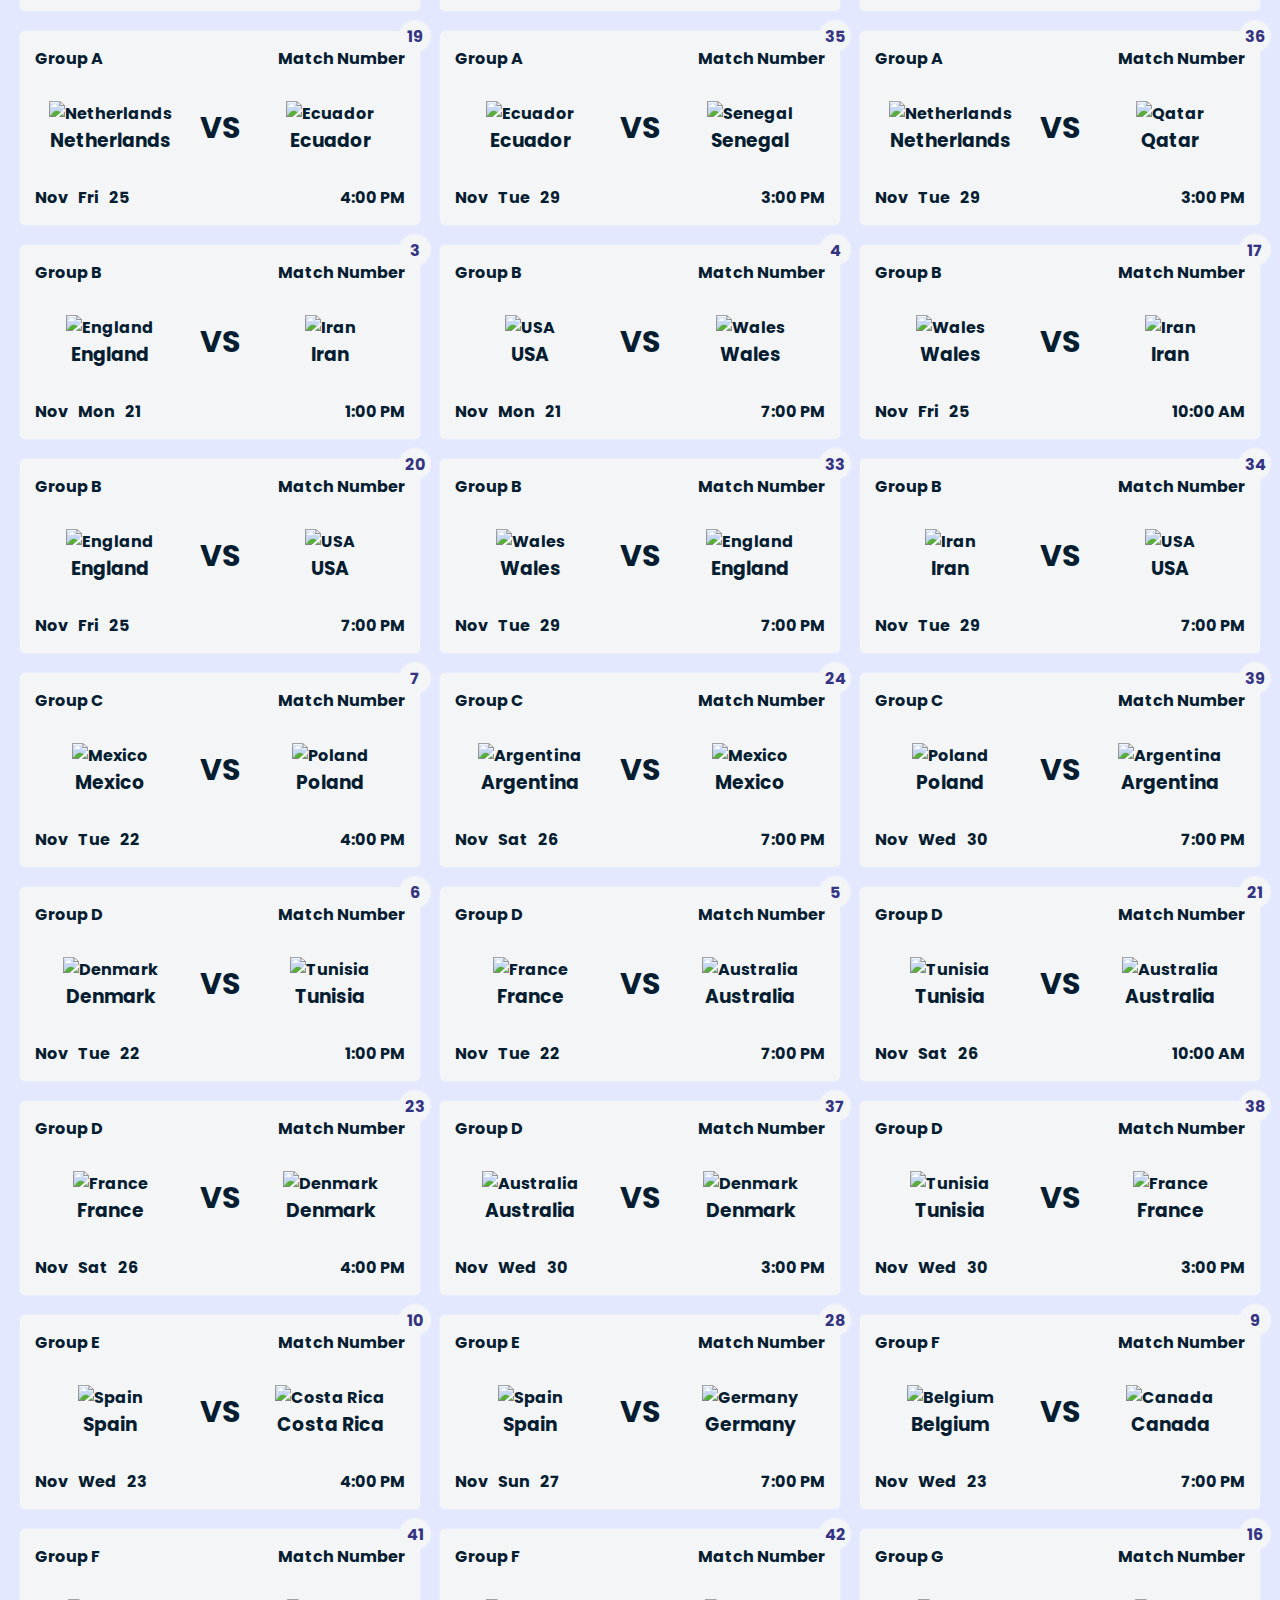
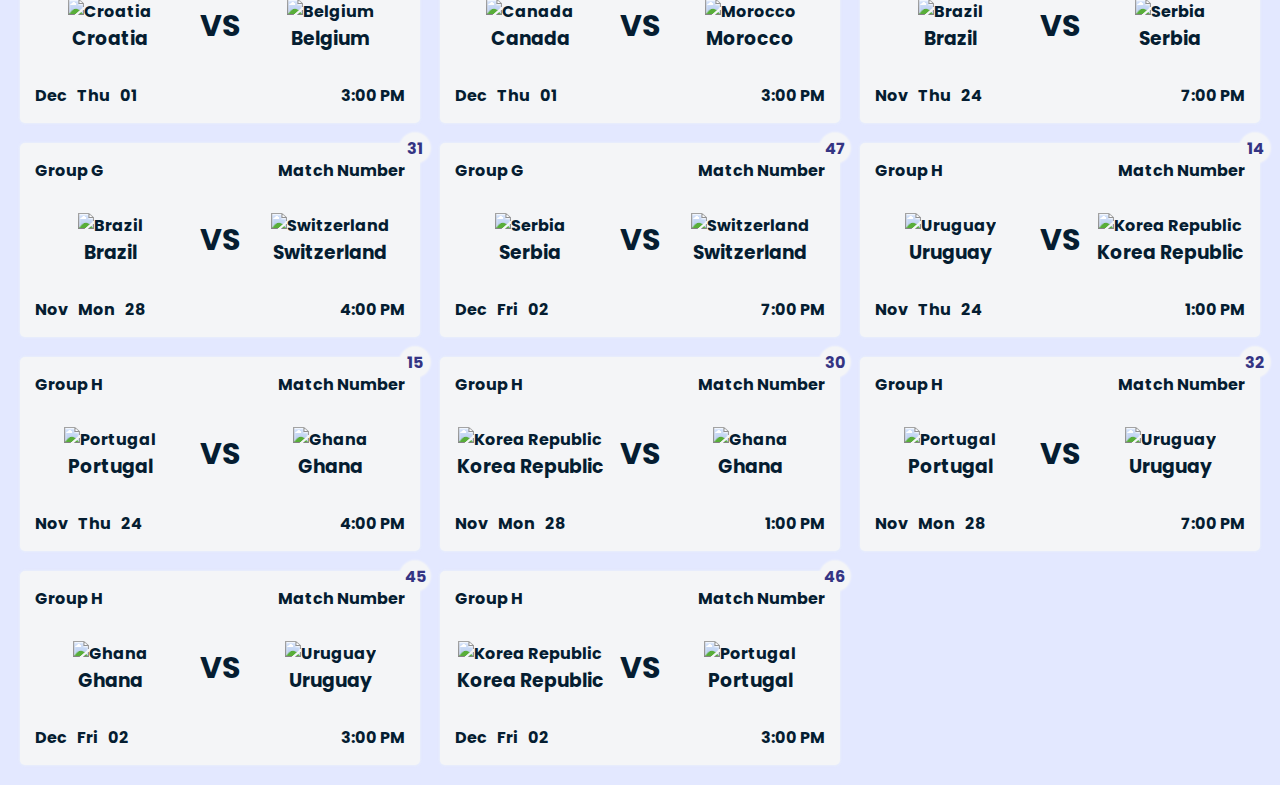
==== commit ee249f7c: "#. Points TAble done" ====
--- a/schedule.html
+++ b/schedule.html
@@ -24,7 +24,7 @@
                     </div>
                     <ul class="nav_menu">
                         <li class="nav_list">
-                            <a href="index.html" class="nav_link active">Home</a>
+                            <a href="index.html" class="nav_link">Home</a>
                         </li>
                         <li class="nav_list">
                             <a href="stadium.html" class="nav_link">Stadium</a>
@@ -67,7 +67,7 @@
     <div class="scroll-top">
         <img src="arrow.png" alt="arrow" />
     </div>
-    <script src="script.js"></script>
+    <script src="scripts/script.js"></script>
     <!-- <script src="scriptSchedule.js"></script> -->
 </body>
 
